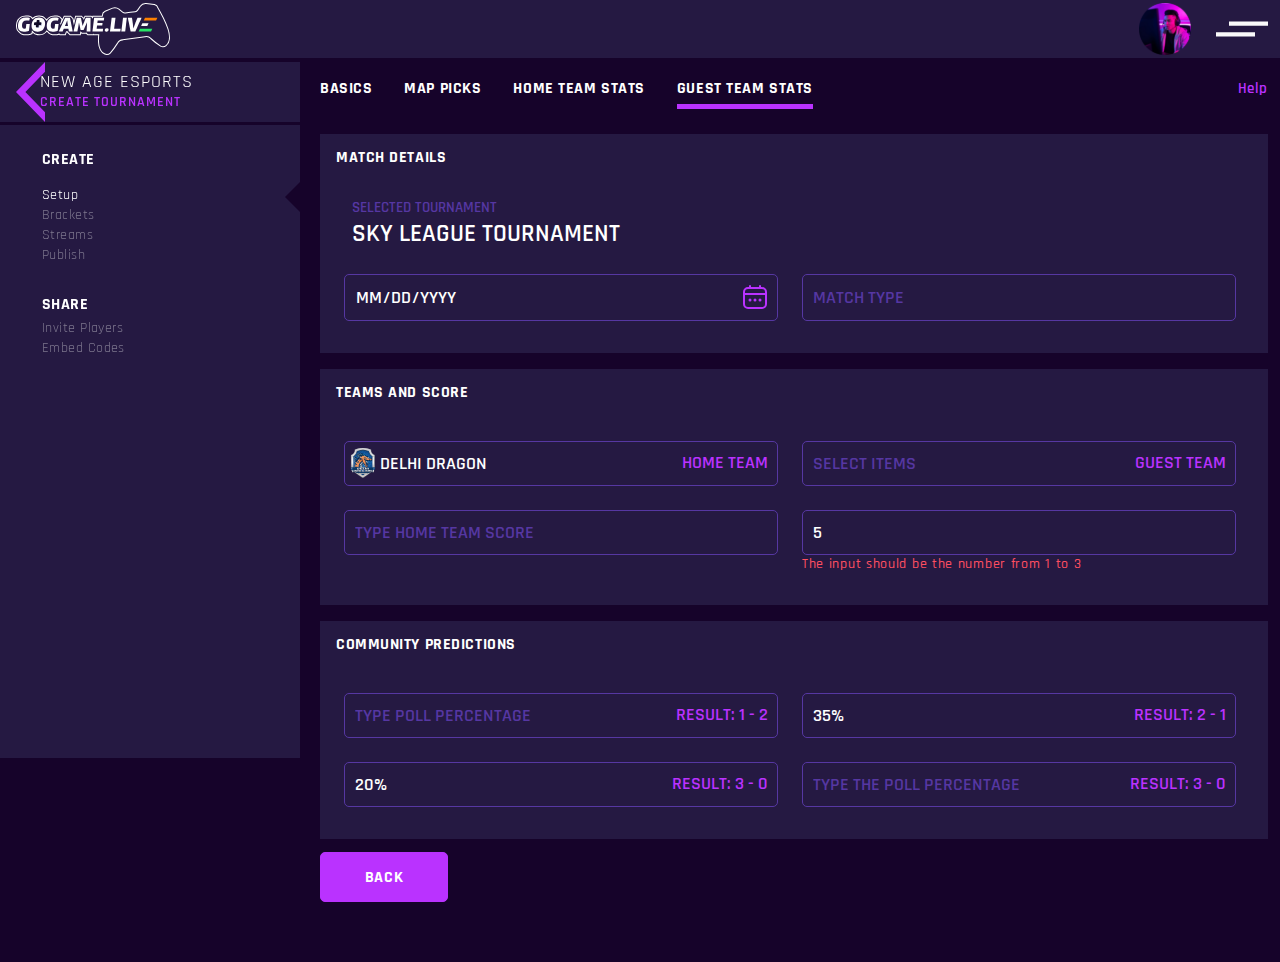
==== gueststats.html @ afe8094a "second page map picks completed" ====
<!DOCTYPE html>
<html lang="en">

<head>
  <meta charset="UTF-8">
  <meta http-equiv="X-UA-Compatible" content="IE=edge">
  <meta name="viewport" content="width=device-width, initial-scale=1.0">
  <link rel="stylesheet" href="./assets/css/style.css">
  <title>GoLive</title>
</head>

<body class="container full-height-grow">

  <header class="main-header">
    <nav class="main-nav">
      <a href="/" class="brand-logo">
        <img src="./assets/images/Logo.svg" />
      </a>
      <a href="/" class="player-img">
        <img class="player-images" src="./assets/images/player-img.svg" />
      </a>
      <a href="/" class="menu-icon">
        <img src="./assets/images/menu-icon.svg" />
      </a>
    </nav>
  </header>
  <section class="main-section">
    <div class="left-parameter left-sidebar">
      <div class="new-age-esport">
        <div class="arrow-img">
          <img src="assets/images/arrow-left.svg" />
        </div>
        <div class="text-left-sidebar">
          <p class="new-age-esport-text">
            NEW AGE ESPORTS</p>
          <p class="create-tour-text">
            CREATE TOURNAMENT</p>
        </div>
      </div>
      <div class="create-share box arrow-right">
        <div class="create-content">
          <p class="create-share-heading">CREATE</p>
          <div class="create-share-sub">
            <p>Setup</p>
            <div class="create-share-content">
              <p class="create-share-subcontent">Brackets</p>
              <p class="create-share-subcontent">Streams</p>
              <p class="create-share-subcontent">Publish</p>
            </div>
          </div>
        </div>
        <div class="share-content ">
          <p class="create-share-heading">SHARE</p>
          <div class="create-share-sub">
            <div class="create-share-content">
              <p class="create-share-subcontent">Invite Players</p>
              <p class="create-share-subcontent">Embed Codes</p>
            </div>
          </div>
        </div>
      </div>
    </div>

    <div class="right-section">
      <div class="secondary-head">
        <ul class="list-under-bar">
          <li><a href="./index.html" class="left-head">BASICS</a></li>
          <li><a href="./mappicks.html" class="left-head">MAP PICKS</a></li>
          <li><a href="./homestats.html" class="left-head">HOME TEAM STATS</a></li>
          <li><a href="./gueststats.html" class="left-head current">GUEST TEAM STATS</a></li>

          <div class="help-text">
            <a href="#">Help</a>
          </div>
        </ul>
      </div>

      <div class="basics">
        <div class="match-details">
          <p class="basics-heading">MATCH DETAILS</p>
          <p class="selected-tour">SELECTED TOURNAMENT</p>
          <p class="sky-league-tour">SKY LEAGUE TOURNAMENT</p>
          <div class="input-row">
            <div class="input-field">
              <input type="date" class="input-class" name="date" />
            </div>

            <div class="input-field">
              <input type="text" name="match-type" class="input-class" placeholder="match type">
            </div>

          </div>
        </div>

        <div class="match-details">
          <p class="basics-heading2">TEAMS AND SCORE</p>
          <div class="input-row">
            <div class="dropdown">
              <input type="drop" class="input-class-drop delhi-dragons-img" name="date" value="DELHI DRAGON" />
              <button class="dropbtn">Home team</button>
              <div class="dropdown-content">
                <a href="#" class="drop-text delhi-dragons-img">DELHI DRAGON</a>
                <a href="#" class="drop-text kolkata-triden-img">kolkata tridents</a>
              </div>
            </div>
            <div class="dropdown">
              <input type="drop" class="input-class-drop" name="drop" placeholder="select items"
                style="text-indent: 0%" />
              <button class="dropbtn">Guest team</button>
              <div class="dropdown-content">
                <a href="#" class="drop-text delhi-dragons-img">DELHI DRAGON</a>
                <a href="#" class="drop-text kolkata-triden-img">kolkata tridents</a>
              </div>
            </div>
          </div>

          <div class="input-row">
            <div class="input-field" style="flex-direction: column;">
              <input type="text" class="input-class" name="" placeholder="type home team score" />
            </div>
            <div class="input-field" style="flex-direction:column">
              <input type="number" id="number" name="number" class="input-class" required value="5"
                pattern="[1-3]{1}" />
              <div class="requirements">
                The input should be the number from 1 to 3
              </div>
            </div>
          </div>

        </div>

        <div class="match-details">
          <p class="basics-heading2">COMMUNITY PREDICTIONS</p>
          <div class="input-row">
            <div class="dropdown">
              <input type="text" class="input-class" name="poll-percentage" placeholder="TYPE POLL PERCENTAGE" />
              <button class="dropbtn">Result: 1 - 2</button>
            </div>
            <div class="dropdown">
              <input type="text" class="input-class" name="poll-percentage" value="35%" />
              <button class="dropbtn">Result: 2 - 1</button>
            </div>
          </div>

          <div class="input-row">
            <div class="dropdown">
              <input type="text" class="input-class" name="poll-percentage" value="20%" />
              <button class="dropbtn">Result: 3 - 0</button>
            </div>
            <div class="dropdown">
              <input type="text" class="input-class" name="poll-percentage" placeholder="TYPE THE POLL PERCENTAGE" />
              <button class="dropbtn">Result: 3 - 0</button>
            </div>
          </div>

        </div>
      </div>

      <div class="match-details" style="background-color: transparent; width: calc(100% - 18.75rem)">
        <div class="web-btn">
          <a href="./homestats.html">back</a>
        </div>
      </div>
    </div>
  </section>
</body>

</html>
---- assets/css/style.css ----
@import url("https://fonts.googleapis.com/css2?family=Rajdhani&display=swap");
*,
*::before,
*::after {
  box-sizing: border-box;
}

body {
  padding: 0;
  margin: 0;
  background-color: #16032a;
  font-family: Rajdhani;
  color: white;
  min-height: 100vh;
  overflow-x: hidden;
}

.full-height-grow {
  display: flex;
  flex-direction: column;
}

.main-header {
  position: fixed;
  width: 100%;
  z-index: 1;
}

.main-nav {
  display: flex;
  background-color: #251942;
  margin: 0;
  padding: 0;
  /* flex-shrink: 0; */
}

.brand-logo {
  display: flex;
  align-items: center;
  /* margin-left: 1rem; */
  margin: 0.2rem 1rem;
  cursor: pointer;
}

.player-img {
  display: flex;
  justify-content: space-between;
  margin-left: auto;
}

.player-images {
  /* padding: 0rem; */
  margin: 0.2rem 1rem;
}

.menu-icon {
  display: flex;
  /* margin: 1rem; */
  margin: 0.2rem 1rem;
}

.main-section {
  display: flex;
  flex-direction: row;
  flex-grow: 1;
}

.left-parameter {
  position: fixed;
  z-index: 2;
}

.left-sidebar {
  /* display: flex; */
  flex-direction: column;
  /* position: relative; */
  top: 3.85rem;
}

.new-age-esport {
  display: flex;
  background-color: #251942;
  min-width: 18.75rem;
  min-height: 3.75rem;
}

.arrow-img {
  display: flex;
  margin-top: 0.05rem;
  margin-left: 1rem;
}

.text-left-sidebar {
  margin: 0.5rem 0.5rem 0.5rem 1rem;
  text-align: left;
}

.new-age-esport-text {
  margin: 0;
  font-size: 18px;
  font-weight: normal;
  letter-spacing: 1px;
}

.create-tour-text {
  margin: 0;
  font-size: 14px;
  color: #ba32ff;
  font-weight: 600;
  letter-spacing: 1px;
}

.create-share {
  background-color: #251942;
  margin-top: 0.2rem;
  min-width: 18.75rem;
  min-height: 39.563rem;
  padding-left: 2.6rem;
  padding-top: 0.5rem;
  text-align: left;
}

.create-share.arrow-right:after {
  content: "";
  position: absolute;
  right: 0px;
  top: 120px;
  border-top: 15px solid transparent;
  border-right: 15px solid #16032a;
  border-left: none;
  border-bottom: 15px solid transparent;
}

.create-share-heading {
  font-weight: bold;
  letter-spacing: 0.56px;
}

.create-share-sub {
  font-size: 14px;
  font-weight: medium;
  letter-spacing: 0.49px;
  margin: 0;
}

.create-share-content {
  color: #7c758d;
}

.create-share-subcontent {
  margin-top: -12px;
}

.share-content {
  margin-top: 30px;
}

.right-section {
  /* display: flex; */
  flex-direction: column;
  position: relative;
  top: 3.85rem;
  left: 19rem;
  width: 100%;
}

.secondary-head {
  /* display: flex; */
  text-align: left;
  letter-spacing: 0.56px;
}

.secondary-head ul {
  display: flex;
  list-style: none;
  /* position: relative; */
  width: calc(100% - 18.75rem);
  padding: initial;
  margin: initial;
}

.list-under-bar li {
  margin: 1rem 1rem 0rem 1rem;
}

.secondary-head li a {
  font-size: 16px;
  font-weight: bold;
  text-decoration: none;
  color: white;
  transition: all 0.3s ease 0s;
}

.secondary-head li a:hover {
  color: #ba32ff;
}

.list-under-bar li a::after {
  content: "";
  display: block;
  width: 0;
  margin-top: 5px;
  height: 5px;
  background: #ba32ff;
  transition: width 0.3s;
}

.list-under-bar li a:hover::after {
  width: 100%;
  transition: width 0.3s;
}

.list-under-bar .current::after {
  width: 100%;
}

.help-text {
  margin: 1rem;
  margin-left: auto;
}

.help-text a {
  font-weight: 600;
  font-size: 15px;
  color: #ba32ff;
  text-decoration: none;
  margin-left: auto;
  /* font-size: 16px;
  font-weight: bold; */
  /* color: white; */
  /* text-decoration: none; */
  /* text-transform: uppercase; */
}

.basics {
  /* display: flex; */
  flex-direction: column;
  position: relative;
  width: calc(100% - 20.75rem);
  left: 1rem;
  top: 1.2rem;
  /* margin-right: 1rem; */
}

.basics-heading {
  font: normal normal bold 16px/16px Rajdhani;
  letter-spacing: 0.56px;
  color: #ffffff;
  text-transform: uppercase;
  margin: 0;
  padding-bottom: 1rem;
}

.basics-heading2 {
  font: normal normal bold 16px/16px Rajdhani;
  letter-spacing: 0.56px;
  color: #ffffff;
  text-transform: uppercase;
  margin: 0;
  padding-bottom: 2rem;
}

.match-details {
  background-color: #251942;
  padding: 1rem;
  margin-bottom: 1rem;
}

.selected-tour {
  padding: 0rem 1rem 0rem 1rem;
  font: normal normal 600 15px/52px Rajdhani;
  letter-spacing: 0px;
  color: #5637a2;
  text-transform: uppercase;
  margin: 0;
}

.sky-league-tour {
  font-size: 25px;
  font-weight: 600;
  letter-spacing: 0px;
  padding: 0rem 1rem 0rem 1rem;
  margin: -1rem 0rem 1rem 0rem;
}

.input-class {
  border: 1px solid #5637a2;
  border-radius: 5px;
  background-color: transparent;
  font: normal normal 600 18px Rajdhani;
  letter-spacing: 0px;
  color: #ffffff;
  text-transform: uppercase;
  width: 100%;
  padding: 10px;
  outline-color: #ba32ff;
  letter-spacing: 0px;
}

.input-field {
  display: flex;
  width: 75%;
  padding: 0.5rem 1rem 1rem 0.5rem;
  margin: 0;
}

.calender-icon {
  padding: 0.6rem;
  position: absolute;
  z-index: 1;
  transform: translateX(9.5rem);
}

.input-row {
  display: flex;
}

input[type="date"]::-webkit-calendar-picker-indicator {
  color: rgba(0, 0, 0, 0);
  opacity: 1;
  display: block;
  background: url("../images/fi-rr-calendar.svg") no-repeat;
  width: 20px;
  height: 20px;
  border-width: thin;
  cursor: pointer;
}

input[type="drop"] {
  font: normal normal 600 18px Rajdhani;
  letter-spacing: 0px;
  color: #ffffff;
  text-transform: uppercase;
  /* position: relative; */
  text-indent: 6%;
}

input::placeholder {
  font: normal normal 600 18px/52px Rajdhani;
  letter-spacing: 0px;
  color: #5637a2;
  text-transform: uppercase;
  opacity: 1;
}

.dropbtn {
  font: normal normal 600 18px Rajdhani;
  letter-spacing: 0px;
  color: #ba32ff;
  text-transform: uppercase;
  cursor: pointer;
  background: none;
  border: none;
  padding: 0rem 1rem 0rem 1rem;
  margin: 0;
  cursor: pointer;
  position: absolute;
  top: 0;
  right: 10px;
  bottom: 10px;
}

.input-class-drop {
  border: 1px solid #5637a2;
  border-radius: 5px;
  background-color: transparent;
  font-size: 18px;
  color: white;
  font-weight: 100;
  width: 100%;
  padding: 10px;
  outline-color: #ba32ff;
}

.dropdown {
  position: relative;
  display: flex;
  width: 100%;
  padding: 0.5rem 1rem 1rem 0.5rem;
}

.dropdown-content {
  display: none;
  position: absolute;
  background-color: #251942;
  width: 95.5%;
  top: 80%;
  z-index: 1;
  border: 1px solid #5637a2;
  border-radius: 5px;
}

.dropdown-content a {
  color: white;
  padding: 12px 16px;
  text-decoration: none;
  display: block;
}

.dropdown-content a:hover {
  background-color: #ba32ff;
}

.dropdown:hover .dropdown-content {
  display: block;
}

.delhi-dragons-img {
  display: flex;
  flex-direction: row;
  background: url("../images/Delhi\ Dragons.svg") no-repeat;
  background-size: 36px;
  background-position: 0%;
}

.kolkata-triden-img {
  display: flex;
  flex-direction: row;
  background: url("../images/Kolkata\ tridents.svg") no-repeat;
  background-size: 36px;
  background-position: 0%;
}

.drop-text {
  font: normal normal normal 18px Rajdhani;
  letter-spacing: 0px;
  color: #ffffff;
  text-transform: uppercase;
  text-indent: 6%;
}

input[type="number"]:invalid .requirements {
  max-height: 200px;
  padding: 0 30px 20px 50px;
}

.requirements {
  font: normal normal 500 14px Rajdhani;
  letter-spacing: 0.7px;
  color: #ff4f61;
}

.web-btn {
  display: flex;
}

.web-btn a:link,
a:visited {
  
  padding: 14px 25px;
  text-align: center;
  text-decoration: none;
  display: inline-block;
  background-color: #ba32ff;
  border: 1px solid #ba32ff;
  width: 8rem;
  height: 3.125rem;
  border-radius: 5px;
  font: normal normal bold 16px Rajdhani;
  letter-spacing: 0.56px;
  color: #ffffff;
  text-transform: uppercase;
}

.web-btn a:hover,
a:active {
  background-color: #ab16f5;
}
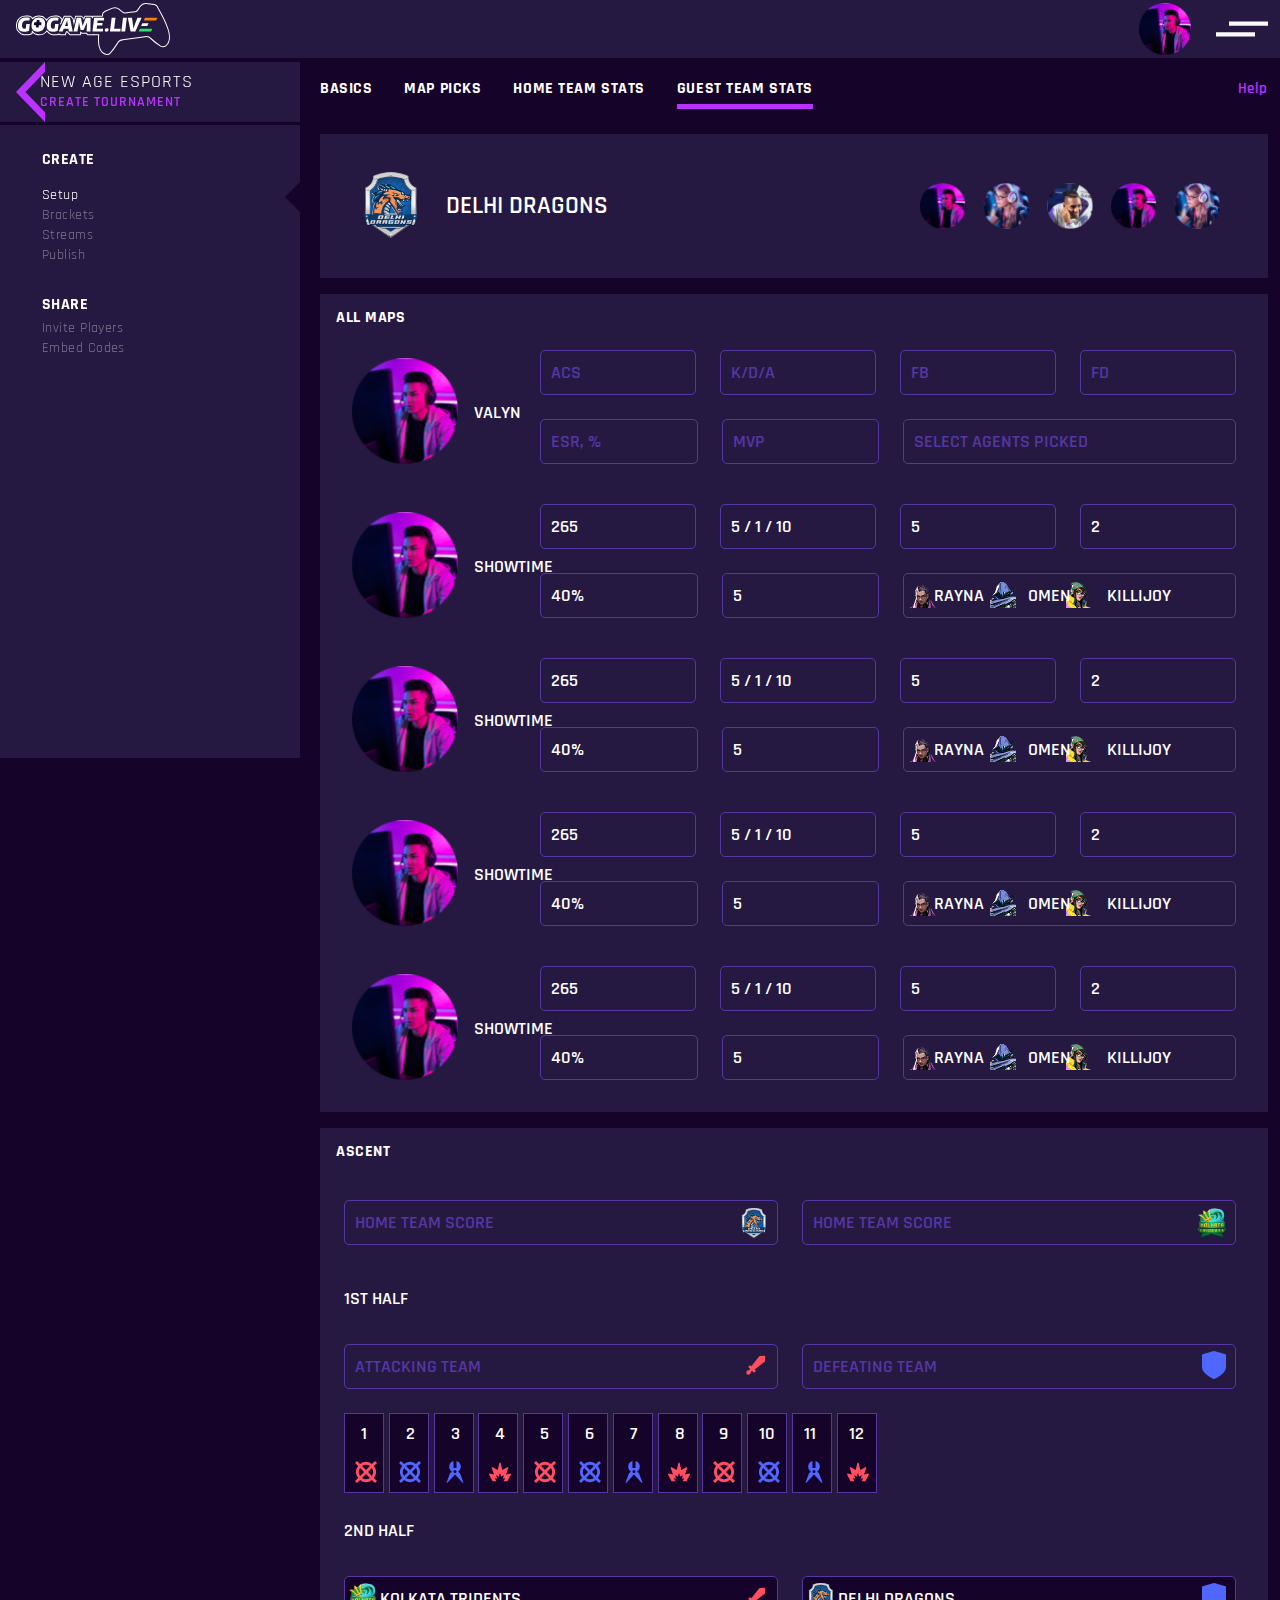
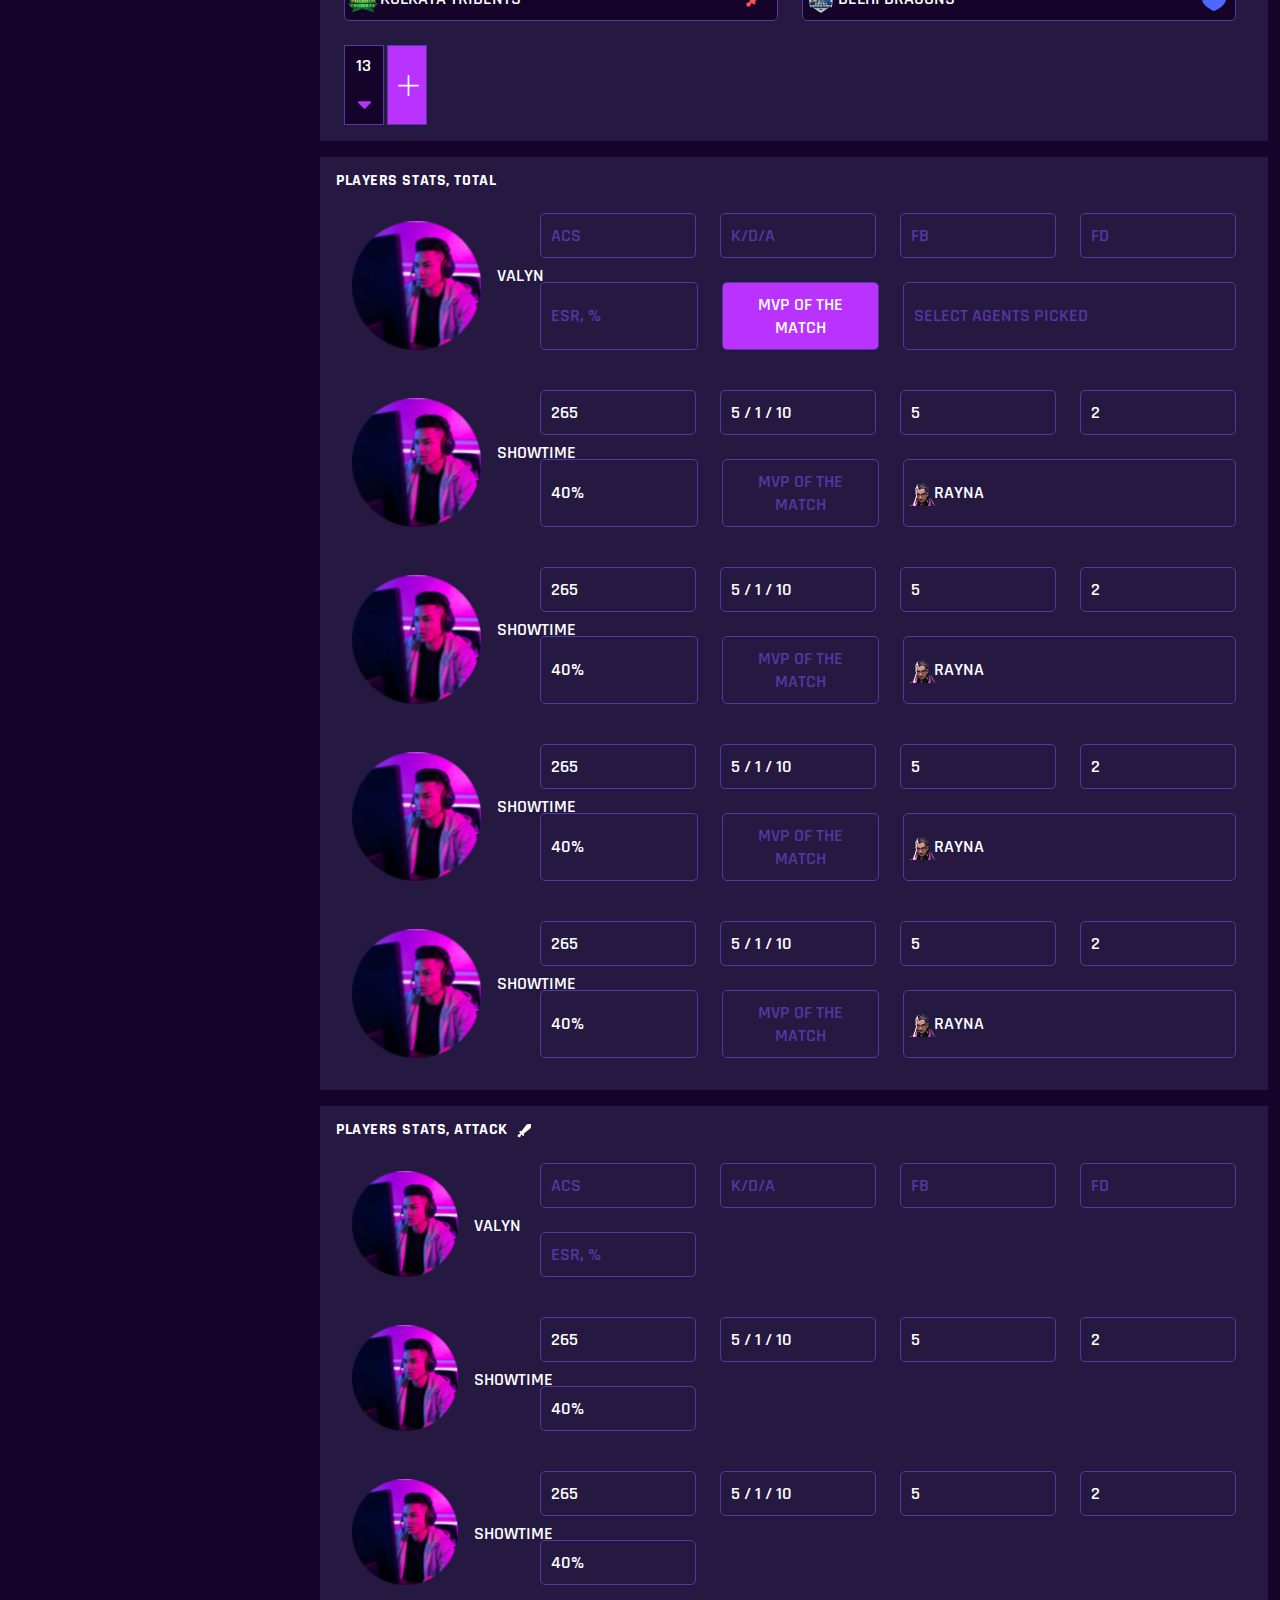
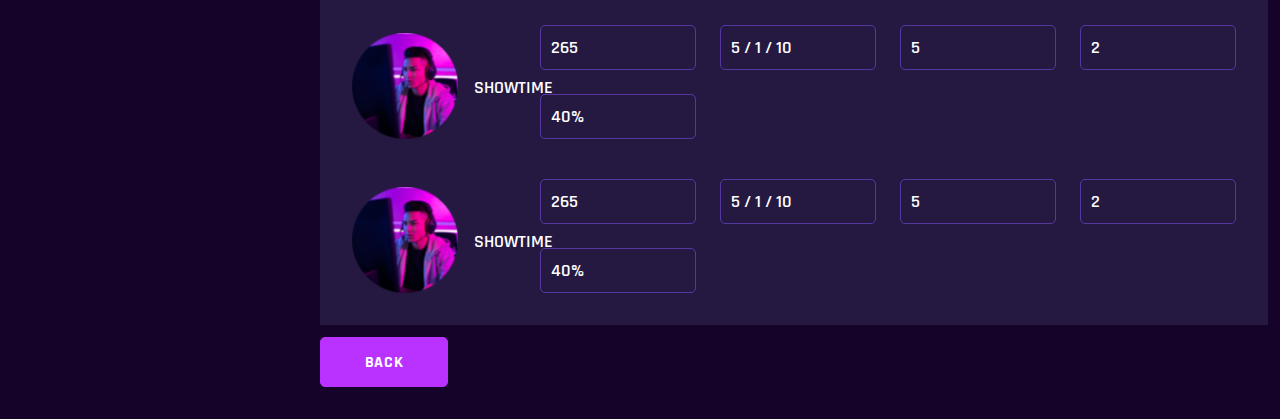
==== commit e0086d43: "final commit" ====
--- a/gueststats.html
+++ b/gueststats.html
@@ -6,6 +6,7 @@
   <meta http-equiv="X-UA-Compatible" content="IE=edge">
   <meta name="viewport" content="width=device-width, initial-scale=1.0">
   <link rel="stylesheet" href="./assets/css/style.css">
+  <link rel="stylesheet" href="./assets/css/homestats.css">
   <title>GoLive</title>
 </head>
 
@@ -77,87 +78,728 @@
 
       <div class="basics">
         <div class="match-details">
-          <p class="basics-heading">MATCH DETAILS</p>
-          <p class="selected-tour">SELECTED TOURNAMENT</p>
-          <p class="sky-league-tour">SKY LEAGUE TOURNAMENT</p>
-          <div class="input-row">
-            <div class="input-field">
-              <input type="date" class="input-class" name="date" />
-            </div>
-
-            <div class="input-field">
-              <input type="text" name="match-type" class="input-class" placeholder="match type">
-            </div>
-
+          <div class="home-team-card1">
+            <img src="./assets/images/Delhi Dragons.svg" class="delhi-dragons-img2" />
+            <div class="delhi-dragonshead">delhi Dragons</div>
+            <img src="./assets/images/delhiteam.svg" class="delhi-dragons-team-icons" />
           </div>
         </div>
 
         <div class="match-details">
-          <p class="basics-heading2">TEAMS AND SCORE</p>
+          <p class="basics-heading">ALL MAPS</p>
+          <div class="allmaps">
+            <div class="player-img-name">
+              <img src="./assets/images/player-img.svg" />
+              <div class="player-name">
+                valyn
+              </div>
+            </div>
+
+            <div class="input-col">
+              <div class="input-row" style="flex-direction: row;">
+                <div class="input-field">
+                  <input type="text" class="input-class" name="" placeholder="acs" />
+                </div>
+                <div class="input-field" ;>
+                  <input type="text" class="input-class" name="" placeholder="k/d/a" />
+                </div>
+                <div class="input-field">
+                  <input type="text" class="input-class" name="" placeholder="fb" />
+                </div>
+                <div class="input-field">
+                  <input type="text" class="input-class" name="" placeholder="fd" />
+                </div>
+              </div>
+
+              <div class="input-row" style="flex-direction: row;">
+                <div class="input-field" style="width: 49%;">
+                  <input type="text" class="input-class" name="" placeholder="esr, %" />
+                </div>
+                <div class="input-field" style="width: 49%;">
+                  <input type="text" class="input-class" name="" placeholder="mvp" />
+                </div>
+                <div class="input-field" style="width: 100%;">
+                  <input type="text" class="input-class" name="" placeholder="select agents picked" />
+                </div>
+
+              </div>
+            </div>
+          </div>
+
+          <div class="allmaps" style="padding-top: 1rem;">
+            <div class="player-img-name">
+              <img src="./assets/images/player-img.svg" />
+              <div class="player-name" style="padding-right: 1.5rem;">
+                showtime
+              </div>
+            </div>
+
+            <div class="input-col">
+              <div class="input-row" style="flex-direction: row;">
+                <div class="input-field">
+                  <input type="text" class="input-class" name="" value="265" />
+                </div>
+                <div class="input-field">
+                  <input type="text" class="input-class" name="" value="5 / 1 / 10" />
+                </div>
+                <div class="input-field">
+                  <input type="text" class="input-class" name="" value="5" />
+                </div>
+                <div class="input-field">
+                  <input type="text" class="input-class" name="" value="2" />
+                </div>
+              </div>
+
+              <div class="input-row" style="flex-direction: row;">
+                <div class="input-field" style="width: 49%;">
+                  <input type="text" class="input-class" name="" value="40%" />
+                </div>
+                <div class="input-field" style="width: 49%;">
+                  <input type="text" class="input-class" name="" value="5" />
+                </div>
+                <div class="input-field" style="width: 100%;">
+                  <input type="text" class="input-class team-name-img" name=""
+                    value="     Rayna           Omen         Killijoy" />
+                </div>
+
+              </div>
+            </div>
+          </div>
+
+          <div class="allmaps" style="padding-top: 1rem;">
+            <div class="player-img-name">
+              <img src="./assets/images/player-img.svg" />
+              <div class="player-name" style="padding-right: 1.5rem;">
+                showtime
+              </div>
+            </div>
+
+            <div class="input-col">
+              <div class="input-row" style="flex-direction: row;">
+                <div class="input-field">
+                  <input type="text" class="input-class" name="" value="265" />
+                </div>
+                <div class="input-field">
+                  <input type="text" class="input-class" name="" value="5 / 1 / 10" />
+                </div>
+                <div class="input-field">
+                  <input type="text" class="input-class" name="" value="5" />
+                </div>
+                <div class="input-field">
+                  <input type="text" class="input-class" name="" value="2" />
+                </div>
+              </div>
+
+              <div class="input-row" style="flex-direction: row;">
+                <div class="input-field" style="width: 49%;">
+                  <input type="text" class="input-class" name="" value="40%" />
+                </div>
+                <div class="input-field" style="width: 49%;">
+                  <input type="text" class="input-class" name="" value="5" />
+                </div>
+                <div class="input-field" style="width: 100%;">
+                  <input type="text" class="input-class team-name-img" name=""
+                    value="     Rayna           Omen         Killijoy" />
+                </div>
+
+              </div>
+            </div>
+          </div>
+
+          <div class="allmaps" style="padding-top: 1rem;">
+            <div class="player-img-name">
+              <img src="./assets/images/player-img.svg" />
+              <div class="player-name" style="padding-right: 1.5rem;">
+                showtime
+              </div>
+            </div>
+
+            <div class="input-col">
+              <div class="input-row" style="flex-direction: row;">
+                <div class="input-field">
+                  <input type="text" class="input-class" name="" value="265" />
+                </div>
+                <div class="input-field">
+                  <input type="text" class="input-class" name="" value="5 / 1 / 10" />
+                </div>
+                <div class="input-field">
+                  <input type="text" class="input-class" name="" value="5" />
+                </div>
+                <div class="input-field">
+                  <input type="text" class="input-class" name="" value="2" />
+                </div>
+              </div>
+
+              <div class="input-row" style="flex-direction: row;">
+                <div class="input-field" style="width: 49%;">
+                  <input type="text" class="input-class" name="" value="40%" />
+                </div>
+                <div class="input-field" style="width: 49%;">
+                  <input type="text" class="input-class" name="" value="5" />
+                </div>
+                <div class="input-field" style="width: 100%;">
+                  <input type="text" class="input-class team-name-img" name=""
+                    value="     Rayna           Omen         Killijoy" />
+                </div>
+
+              </div>
+            </div>
+          </div>
+
+          <div class="allmaps" style="padding-top: 1rem;">
+            <div class="player-img-name">
+              <img src="./assets/images/player-img.svg" />
+              <div class="player-name" style="padding-right: 1.5rem;">
+                showtime
+              </div>
+            </div>
+
+            <div class="input-col">
+              <div class="input-row" style="flex-direction: row;">
+                <div class="input-field">
+                  <input type="text" class="input-class" name="" value="265" />
+                </div>
+                <div class="input-field">
+                  <input type="text" class="input-class" name="" value="5 / 1 / 10" />
+                </div>
+                <div class="input-field">
+                  <input type="text" class="input-class" name="" value="5" />
+                </div>
+                <div class="input-field">
+                  <input type="text" class="input-class" name="" value="2" />
+                </div>
+              </div>
+
+              <div class="input-row" style="flex-direction: row;">
+                <div class="input-field" style="width: 49%;">
+                  <input type="text" class="input-class" name="" value="40%" />
+                </div>
+                <div class="input-field" style="width: 49%;">
+                  <input type="text" class="input-class" name="" value="5" />
+                </div>
+                <div class="input-field" style="width: 100%;">
+                  <input type="text" class="input-class team-name-img" name=""
+                    value="     Rayna           Omen         Killijoy" />
+                </div>
+
+              </div>
+            </div>
+          </div>
+        </div>
+
+        <div class="match-details">
+          <p class="basics-heading2">ASCENT</p>
           <div class="input-row">
             <div class="dropdown">
-              <input type="drop" class="input-class-drop delhi-dragons-img" name="date" value="DELHI DRAGON" />
-              <button class="dropbtn">Home team</button>
-              <div class="dropdown-content">
-                <a href="#" class="drop-text delhi-dragons-img">DELHI DRAGON</a>
-                <a href="#" class="drop-text kolkata-triden-img">kolkata tridents</a>
-              </div>
+              <input type="text" class="input-class" name="poll-percentage" placeholder="HOME TEAM SCORE" />
+              <i class="dropbtn delhi-dragons-img" style="margin: 0.2rem 1rem 0rem 0rem"></i>
             </div>
             <div class="dropdown">
-              <input type="drop" class="input-class-drop" name="drop" placeholder="select items"
-                style="text-indent: 0%" />
-              <button class="dropbtn">Guest team</button>
-              <div class="dropdown-content">
-                <a href="#" class="drop-text delhi-dragons-img">DELHI DRAGON</a>
-                <a href="#" class="drop-text kolkata-triden-img">kolkata tridents</a>
-              </div>
-            </div>
-          </div>
-
-          <div class="input-row">
-            <div class="input-field" style="flex-direction: column;">
-              <input type="text" class="input-class" name="" placeholder="type home team score" />
-            </div>
-            <div class="input-field" style="flex-direction:column">
-              <input type="number" id="number" name="number" class="input-class" required value="5"
-                pattern="[1-3]{1}" />
-              <div class="requirements">
-                The input should be the number from 1 to 3
-              </div>
-            </div>
-          </div>
-
-        </div>
-
-        <div class="match-details">
-          <p class="basics-heading2">COMMUNITY PREDICTIONS</p>
+              <input type="text" class="input-class" name="poll-percentage" placeholder="HOME TEAM SCORE" />
+              <i class="dropbtn kolkata-triden-img" style="margin: 0.2rem 1rem 0rem 0rem"></i>
+            </div>
+          </div>
+
+          <p class="half-1-2-text">1st half</p>
+
           <div class="input-row">
             <div class="dropdown">
-              <input type="text" class="input-class" name="poll-percentage" placeholder="TYPE POLL PERCENTAGE" />
-              <button class="dropbtn">Result: 1 - 2</button>
+              <input type="text" class="input-class" name="poll-percentage" placeholder="attacking team" />
+              <i class="dropbtn sword-img" style="margin: 0rem 0.5rem 0rem 0rem"></i>
             </div>
             <div class="dropdown">
-              <input type="text" class="input-class" name="poll-percentage" value="35%" />
-              <button class="dropbtn">Result: 2 - 1</button>
-            </div>
-          </div>
+              <input type="text" class="input-class" name="poll-percentage" placeholder="defeating team" />
+              <i class="dropbtn shield-img" style="margin: 0rem 0.5rem 0rem 0rem"></i>
+            </div>
+          </div>
+
+          <div class="input-row">
+            <div class="score input-col">
+              <div type="text" class="input-class" style="background-color: #16032A; width: 40px; height: 80px;
+                  position:relative; padding: 0.5rem 1rem 1rem 1rem; border-radius: 0;">1
+                <img src="./assets/images/union-red.svg" class="union-red-img" />
+              </div>
+            </div>
+            <div class="score input-col" style="padding-left: 0.3rem;">
+              <div type="text" class="input-class" style="background-color: #16032A; width: 40px; height: 80px;
+                  position:relative; padding: 0.5rem 1rem 1rem 1rem; border-radius: 0;">2
+                <img src="./assets/images/union-blue.svg" class="union-red-img" />
+              </div>
+            </div>
+            <div class="score input-col" style="padding-left: 0.3rem;">
+              <div type="text" class="input-class" style="background-color: #16032A; width: 40px; height: 80px;
+                  position:relative; padding: 0.5rem 1rem 1rem 1rem; border-radius: 0;">3
+                <img src="./assets/images/palas.svg" class="union-red-img" />
+              </div>
+            </div>
+            <div class="score input-col" style="padding-left: 0.3rem;">
+              <div type="text" class="input-class" style="background-color: #16032A; width: 40px; height: 80px;
+                  position:relative; padding: 0.5rem 1rem 1rem 1rem; border-radius: 0;">4
+                <img src="./assets/images/fire.svg" class="union-red-img" />
+              </div>
+            </div>
+            <div class="score input-col" style="padding-left: 0.3rem;">
+              <div type="text" class="input-class" style="background-color: #16032A; width: 40px; height: 80px;
+                  position:relative; padding: 0.5rem 1rem 1rem 1rem; border-radius: 0;">5
+                <img src="./assets/images/union-red.svg" class="union-red-img" />
+              </div>
+            </div>
+            <div class="score input-col" style="padding-left: 0.3rem;">
+              <div type="text" class="input-class" style="background-color: #16032A; width: 40px; height: 80px;
+                  position:relative; padding: 0.5rem 1rem 1rem 1rem; border-radius: 0;">6
+                <img src="./assets/images/union-blue.svg" class="union-red-img" />
+              </div>
+            </div>
+            <div class="score input-col" style="padding-left: 0.3rem;">
+              <div type="text" class="input-class" style="background-color: #16032A; width: 40px; height: 80px;
+                  position:relative; padding: 0.5rem 1rem 1rem 1rem; border-radius: 0;">7
+                <img src="./assets/images/palas.svg" class="union-red-img" />
+              </div>
+            </div>
+            <div class="score input-col" style="padding-left: 0.3rem;">
+              <div type="text" class="input-class" style="background-color: #16032A; width: 40px; height: 80px;
+                  position:relative; padding: 0.5rem 1rem 1rem 1rem; border-radius: 0;">8
+                <img src="./assets/images/fire.svg" class="union-red-img" />
+              </div>
+            </div>
+            <div class="score input-col" style="padding-left: 0.3rem;">
+              <div type="text" class="input-class" style="background-color: #16032A; width: 40px; height: 80px;
+                  position:relative; padding: 0.5rem 1rem 1rem 1rem; border-radius: 0;">9
+                <img src="./assets/images/union-red.svg" class="union-red-img" />
+              </div>
+            </div>
+            <div class="score input-col" style="padding-left: 0.3rem;">
+              <div type="text" class="input-class" style="background-color: #16032A; width: 40px; height: 80px;
+                  position:relative; padding: 0.5rem 0.5rem 1rem 1rem;  border-radius: 0;">
+                <div style="position: relative; right: 0.3rem;">10</div>
+                <img src="./assets/images/union-blue.svg" class="union-red-img" />
+              </div>
+            </div>
+            <div class="score input-col" style="padding-left: 0.3rem;">
+              <div type="text" class="input-class" style="background-color: #16032A; width: 40px; height: 80px;
+                  position:relative; padding: 0.5rem 0.5rem 1rem 1rem;  border-radius: 0;">
+                <div style="position: relative; right: 0.3rem;">11</div>
+                <img src="./assets/images/palas.svg" class="union-red-img" />
+              </div>
+            </div>
+            <div class="score input-col" style="padding-left: 0.3rem;">
+              <div type="text" class="input-class" style="background-color: #16032A; width: 40px; height: 80px;
+                  position:relative; padding: 0.5rem 0.5rem 1rem 1rem;  border-radius: 0;">
+                <div style="position: relative; right: 0.3rem;">12</div>
+                <img src="./assets/images/fire.svg" class="union-red-img" />
+              </div>
+            </div>
+          </div>
+
+          <p class="half-1-2-text">2nd half</p>
 
           <div class="input-row">
             <div class="dropdown">
-              <input type="text" class="input-class" name="poll-percentage" value="20%" />
-              <button class="dropbtn">Result: 3 - 0</button>
+              <input type="text" class="input-class kolkata-triden-img"
+                style="text-indent: 6%; background-color: #16032A;" name="poll-percentage" value="kolkata tridents" />
+              <i class="dropbtn sword-img" style="margin: 0rem 0.5rem 0rem 0rem"></i>
             </div>
             <div class="dropdown">
-              <input type="text" class="input-class" name="poll-percentage" placeholder="TYPE THE POLL PERCENTAGE" />
-              <button class="dropbtn">Result: 3 - 0</button>
-            </div>
-          </div>
-
-        </div>
+              <input type="drop" class="input-class delhi-dragons-img" style="background-color: #16032A;"
+                name="poll-percentage" value="delhi dragons" />
+              <i class="dropbtn shield-img" style="margin: 0rem 0.5rem 0rem 0rem"></i>
+            </div>
+          </div>
+
+          <div class="input-row">
+            <div class="score input-col">
+              <div type="text" class="input-class" style="background-color: #16032A; width: 40px; height: 80px;
+                padding: 0.5rem 1rem 1rem 1rem;  border-radius: 0;">
+                <div style="position: relative; right: 0.3rem;">13</div>
+                <img src="./assets/images/arrow.svg" class="union-red-img"
+                  style="width: 13px; height: 8px; position: relative; right: 3px; top: 24px;" />
+              </div>
+            </div>
+            <div class="score input-col" style="padding-left: 0.2rem;">
+              <div type="text" class="input-class" style="background-color: #BA32FF; width: 40px; height: 80px;
+                padding: 0.8rem 1rem 1rem 1rem;  border-radius: 0;">
+                <img src="./assets/images/fi-rr-plus.svg" class="union-red-img"
+                  style="width: 21px; height: 21px;" />
+              </div>
+            </div>
+          </div>
+
+        </div>
+
+        <div class="match-details">
+          <p class="basics-heading">PLAYERS STATS, TOTAL</p>
+          <div class="allmaps">
+            <div class="player-img-name">
+              <img src="./assets/images/player-img.svg" />
+              <div class="player-name">
+                valyn
+              </div>
+            </div>
+
+            <div class="input-col">
+              <div class="input-row" style="flex-direction: row;">
+                <div class="input-field">
+                  <input type="text" class="input-class" name="" placeholder="acs" />
+                </div>
+                <div class="input-field" ;>
+                  <input type="text" class="input-class" name="" placeholder="k/d/a" />
+                </div>
+                <div class="input-field">
+                  <input type="text" class="input-class" name="" placeholder="fb" />
+                </div>
+                <div class="input-field">
+                  <input type="text" class="input-class" name="" placeholder="fd" />
+                </div>
+              </div>
+
+              <div class="input-row" style="flex-direction: row;">
+                <div class="input-field" style="width: 49%;">
+                  <input type="text" class="input-class" name="" placeholder="esr, %" />
+                </div>
+                <div class="input-field" style="width: 49%;">
+                  <button class="input-class map-match map-matche">mvp of the match</button>
+                </div>
+                <div class="input-field" style="width: 100%;">
+                  <input type="text" class="input-class" name="" placeholder="select agents picked" />
+                </div>
+
+              </div>
+            </div>
+          </div>
+
+          <div class="allmaps" style="padding-top: 1rem;">
+            <div class="player-img-name">
+              <img src="./assets/images/player-img.svg" />
+              <div class="player-name" style="padding-right: 1.5rem;">
+                showtime
+              </div>
+            </div>
+
+            <div class="input-col">
+              <div class="input-row" style="flex-direction: row;">
+                <div class="input-field">
+                  <input type="text" class="input-class" name="" value="265" />
+                </div>
+                <div class="input-field">
+                  <input type="text" class="input-class" name="" value="5 / 1 / 10" />
+                </div>
+                <div class="input-field">
+                  <input type="text" class="input-class" name="" value="5" />
+                </div>
+                <div class="input-field">
+                  <input type="text" class="input-class" name="" value="2" />
+                </div>
+              </div>
+
+              <div class="input-row" style="flex-direction: row;">
+                <div class="input-field" style="width: 49%;">
+                  <input type="text" class="input-class" name="" value="40%" />
+                </div>
+                <div class="input-field" style="width: 49%;">
+                  <button class="input-class map-match">mvp of the match</button>
+                </div>
+                <div class="input-field" style="width: 100%;">
+                  <input type="text" class="input-class Raynaimg" name="" value="     Rayna" />
+                </div>
+
+              </div>
+            </div>
+          </div>
+
+          <div class="allmaps" style="padding-top: 1rem;">
+            <div class="player-img-name">
+              <img src="./assets/images/player-img.svg" />
+              <div class="player-name" style="padding-right: 1.5rem;">
+                showtime
+              </div>
+            </div>
+
+            <div class="input-col">
+              <div class="input-row" style="flex-direction: row;">
+                <div class="input-field">
+                  <input type="text" class="input-class" name="" value="265" />
+                </div>
+                <div class="input-field">
+                  <input type="text" class="input-class" name="" value="5 / 1 / 10" />
+                </div>
+                <div class="input-field">
+                  <input type="text" class="input-class" name="" value="5" />
+                </div>
+                <div class="input-field">
+                  <input type="text" class="input-class" name="" value="2" />
+                </div>
+              </div>
+
+              <div class="input-row" style="flex-direction: row;">
+                <div class="input-field" style="width: 49%;">
+                  <input type="text" class="input-class" name="" value="40%" />
+                </div>
+                <div class="input-field" style="width: 49%;">
+                  <button class="input-class map-match">mvp of the match</button>
+                </div>
+                <div class="input-field" style="width: 100%;">
+                  <input type="text" class="input-class Raynaimg" name="" value="     Rayna" />
+                </div>
+
+              </div>
+            </div>
+          </div>
+
+          <div class="allmaps" style="padding-top: 1rem;">
+            <div class="player-img-name">
+              <img src="./assets/images/player-img.svg" />
+              <div class="player-name" style="padding-right: 1.5rem;">
+                showtime
+              </div>
+            </div>
+
+            <div class="input-col">
+              <div class="input-row" style="flex-direction: row;">
+                <div class="input-field">
+                  <input type="text" class="input-class" name="" value="265" />
+                </div>
+                <div class="input-field">
+                  <input type="text" class="input-class" name="" value="5 / 1 / 10" />
+                </div>
+                <div class="input-field">
+                  <input type="text" class="input-class" name="" value="5" />
+                </div>
+                <div class="input-field">
+                  <input type="text" class="input-class" name="" value="2" />
+                </div>
+              </div>
+
+              <div class="input-row" style="flex-direction: row;">
+                <div class="input-field" style="width: 49%;">
+                  <input type="text" class="input-class" name="" value="40%" />
+                </div>
+                <div class="input-field" style="width: 49%;">
+                  <button class="input-class map-match">mvp of the match</button>
+                </div>
+                <div class="input-field" style="width: 100%;">
+                  <input type="text" class="input-class Raynaimg" name="" value="     Rayna" />
+                </div>
+
+              </div>
+            </div>
+          </div>
+
+          <div class="allmaps" style="padding-top: 1rem;">
+            <div class="player-img-name">
+              <img src="./assets/images/player-img.svg" />
+              <div class="player-name" style="padding-right: 1.5rem;">
+                showtime
+              </div>
+            </div>
+
+            <div class="input-col">
+              <div class="input-row" style="flex-direction: row;">
+                <div class="input-field">
+                  <input type="text" class="input-class" name="" value="265" />
+                </div>
+                <div class="input-field">
+                  <input type="text" class="input-class" name="" value="5 / 1 / 10" />
+                </div>
+                <div class="input-field">
+                  <input type="text" class="input-class" name="" value="5" />
+                </div>
+                <div class="input-field">
+                  <input type="text" class="input-class" name="" value="2" />
+                </div>
+              </div>
+
+              <div class="input-row" style="flex-direction: row;">
+                <div class="input-field" style="width: 49%;">
+                  <input type="text" class="input-class" name="" value="40%" />
+                </div>
+                <div class="input-field" style="width: 49%;">
+                  <button class="input-class map-match">mvp of the match</button>
+                </div>
+                <div class="input-field" style="width: 100%;">
+                  <input type="text" class="input-class Raynaimg" name="" value="     Rayna" />
+                </div>
+
+              </div>
+            </div>
+          </div>
+        </div>
+
+
+        <div class="match-details">
+          <div class="input-row">
+            <p class="basics-heading">PLAYERS STATS, ATTACK</p>
+            <img src="./assets/images/sword-white.svg" style="display: flex; margin: 0rem 0rem 1rem 0.5rem;" />
+          </div>
+          <div class="allmaps">
+            <div class="player-img-name">
+              <img src="./assets/images/player-img.svg" />
+              <div class="player-name">
+                valyn
+              </div>
+            </div>
+
+            <div class="input-col">
+              <div class="input-row" style="flex-direction: row;">
+                <div class="input-field">
+                  <input type="text" class="input-class" name="" placeholder="acs" />
+                </div>
+                <div class="input-field" ;>
+                  <input type="text" class="input-class" name="" placeholder="k/d/a" />
+                </div>
+                <div class="input-field">
+                  <input type="text" class="input-class" name="" placeholder="fb" />
+                </div>
+                <div class="input-field">
+                  <input type="text" class="input-class" name="" placeholder="fd" />
+                </div>
+              </div>
+
+              <div class="input-row" style="flex-direction: row;">
+                <div class="input-field" style="width: 25%;">
+                  <input type="text" class="input-class" name="" placeholder="esr, %" />
+                </div>
+              </div>
+            </div>
+          </div>
+
+          <div class="allmaps" style="padding-top: 1rem;">
+            <div class="player-img-name">
+              <img src="./assets/images/player-img.svg" />
+              <div class="player-name" style="padding-right: 1.5rem;">
+                showtime
+              </div>
+            </div>
+
+            <div class="input-col">
+              <div class="input-row" style="flex-direction: row;">
+                <div class="input-field">
+                  <input type="text" class="input-class" name="" value="265" />
+                </div>
+                <div class="input-field">
+                  <input type="text" class="input-class" name="" value="5 / 1 / 10" />
+                </div>
+                <div class="input-field">
+                  <input type="text" class="input-class" name="" value="5" />
+                </div>
+                <div class="input-field">
+                  <input type="text" class="input-class" name="" value="2" />
+                </div>
+              </div>
+
+              <div class="input-row" style="flex-direction: row;">
+                <div class="input-field" style="width: 25%;">
+                  <input type="text" class="input-class" name="" value="40%" />
+                </div>
+
+              </div>
+            </div>
+          </div>
+
+          <div class="allmaps" style="padding-top: 1rem;">
+            <div class="player-img-name">
+              <img src="./assets/images/player-img.svg" />
+              <div class="player-name" style="padding-right: 1.5rem;">
+                showtime
+              </div>
+            </div>
+
+            <div class="input-col">
+              <div class="input-row" style="flex-direction: row;">
+                <div class="input-field">
+                  <input type="text" class="input-class" name="" value="265" />
+                </div>
+                <div class="input-field">
+                  <input type="text" class="input-class" name="" value="5 / 1 / 10" />
+                </div>
+                <div class="input-field">
+                  <input type="text" class="input-class" name="" value="5" />
+                </div>
+                <div class="input-field">
+                  <input type="text" class="input-class" name="" value="2" />
+                </div>
+              </div>
+
+              <div class="input-row" style="flex-direction: row;">
+                <div class="input-field" style="width: 25%;">
+                  <input type="text" class="input-class" name="" value="40%" />
+                </div>
+
+              </div>
+            </div>
+          </div>
+
+          <div class="allmaps" style="padding-top: 1rem;">
+            <div class="player-img-name">
+              <img src="./assets/images/player-img.svg" />
+              <div class="player-name" style="padding-right: 1.5rem;">
+                showtime
+              </div>
+            </div>
+
+            <div class="input-col">
+              <div class="input-row" style="flex-direction: row;">
+                <div class="input-field">
+                  <input type="text" class="input-class" name="" value="265" />
+                </div>
+                <div class="input-field">
+                  <input type="text" class="input-class" name="" value="5 / 1 / 10" />
+                </div>
+                <div class="input-field">
+                  <input type="text" class="input-class" name="" value="5" />
+                </div>
+                <div class="input-field">
+                  <input type="text" class="input-class" name="" value="2" />
+                </div>
+              </div>
+
+              <div class="input-row" style="flex-direction: row;">
+                <div class="input-field" style="width: 25%;">
+                  <input type="text" class="input-class" name="" value="40%" />
+                </div>
+
+              </div>
+            </div>
+          </div>
+
+          <div class="allmaps" style="padding-top: 1rem;">
+            <div class="player-img-name">
+              <img src="./assets/images/player-img.svg" />
+              <div class="player-name" style="padding-right: 1.5rem;">
+                showtime
+              </div>
+            </div>
+
+            <div class="input-col">
+              <div class="input-row" style="flex-direction: row;">
+                <div class="input-field">
+                  <input type="text" class="input-class" name="" value="265" />
+                </div>
+                <div class="input-field">
+                  <input type="text" class="input-class" name="" value="5 / 1 / 10" />
+                </div>
+                <div class="input-field">
+                  <input type="text" class="input-class" name="" value="5" />
+                </div>
+                <div class="input-field">
+                  <input type="text" class="input-class" name="" value="2" />
+                </div>
+              </div>
+
+              <div class="input-row" style="flex-direction: row;">
+                <div class="input-field" style="width: 25%;">
+                  <input type="text" class="input-class" name="" value="40%" />
+                </div>
+
+              </div>
+            </div>
+          </div>
+        </div>
+
       </div>
 
-      <div class="match-details" style="background-color: transparent; width: calc(100% - 18.75rem)">
-        <div class="web-btn">
+      <div class="match-details"
+        style="display: flex; flex-direction: row;background-color: transparent; width: calc(100% - 18.75rem)">
+        <div class="web-btn" style="display: flex;">
           <a href="./homestats.html">back</a>
         </div>
       </div>
--- a/assets/css/style.css
+++ b/assets/css/style.css
@@ -220,16 +220,11 @@
 }
 
 .help-text a {
-  font-weight: 600;
-  font-size: 15px;
+  font: normal normal 600 15px Rajdhani;
+  letter-spacing: 0.53px;
   color: #ba32ff;
   text-decoration: none;
   margin-left: auto;
-  /* font-size: 16px;
-  font-weight: bold; */
-  /* color: white; */
-  /* text-decoration: none; */
-  /* text-transform: uppercase; */
 }
 
 .basics {
@@ -313,6 +308,11 @@
 
 .input-row {
   display: flex;
+}
+
+.input-col {
+  display: flex;
+  flex-direction: column;
 }
 
 input[type="date"]::-webkit-calendar-picker-indicator {
@@ -446,7 +446,6 @@
 
 .web-btn a:link,
 a:visited {
-  
   padding: 14px 25px;
   text-align: center;
   text-decoration: none;
--- a/assets/css/homestats.css
+++ b/assets/css/homestats.css
@@ -0,0 +1,118 @@
+.home-team-card1 {
+  display: flex;
+  flex-direction: row;
+  padding: 1rem;
+}
+
+.delhi-dragons-img2 {
+  width: 78px;
+  height: 78px;
+}
+
+.delhi-dragonshead {
+  display: flex;
+  font: normal normal 600 25px Rajdhani;
+  letter-spacing: 0px;
+  color: #ffffff;
+  text-transform: uppercase;
+  padding: 1.5rem 1rem;
+}
+
+.delhi-dragons-team-icons {
+  padding: 1rem;
+  margin-left: auto;
+}
+
+.allmaps {
+  display: flex;
+  flex-direction: row;
+}
+
+.player-img-name {
+  display: flex;
+  flex-direction: row;
+  padding: 1rem;
+}
+
+.player-name {
+  font: normal normal 600 18px Rajdhani;
+  letter-spacing: 0px;
+  color: #ffffff;
+  text-transform: uppercase;
+  top: 1.7rem;
+  position: relative;
+  padding: 1rem 3.5rem 1rem 1rem;
+}
+
+.player-name-icon {
+  display: flex;
+  flex-direction: row;
+}
+
+.team-name-img {
+  background: url("../images/Rayna.svg"), url("../images/Omen.svg"),
+    url("../images/Killjoy.svg");
+  background-size: 1.6rem;
+  background-repeat: no-repeat, no-repeat, no-repeat;
+  background-position: 2%, 28%, 53%;
+}
+
+.Raynaimg {
+  background: url("../images/Rayna.svg");
+  background-size: 1.6rem;
+  background-repeat: no-repeat;
+  background-position: 2%;
+}
+
+.half-1-2-text {
+  padding: 0.5rem;
+  font: normal normal 600 18px Rajdhani;
+  letter-spacing: 0px;
+  color: #ffffff;
+  text-transform: uppercase;
+}
+
+.sword-img {
+  display: flex;
+  flex-direction: row;
+  background: url("../images/sword.svg") no-repeat;
+  background-size: 24px;
+  background-position: 0%;
+}
+
+.shield-img {
+  display: flex;
+  flex-direction: row;
+  background: url("../images/shield.svg") no-repeat;
+  background-size: 24px;
+  background-position: 0%;
+}
+
+.map-match {
+  cursor: pointer;
+  color: #5637a2;
+  outline: none;
+}
+
+.map-matche:enabled {
+  background-color: #ba32ff;
+  color: #ffffff;
+}
+
+.union-red-img {
+  display: flex;
+  flex-direction: column;
+  width: 22px;
+  height: 22px;
+  position: relative;
+  top: 1rem;
+  right: 0.4rem;
+}
+
+.score {
+  position: relative;
+  display: flex;
+  /* width: 100%; */
+  padding-left: 0.5rem;
+  padding-top: 0.5rem;
+}
